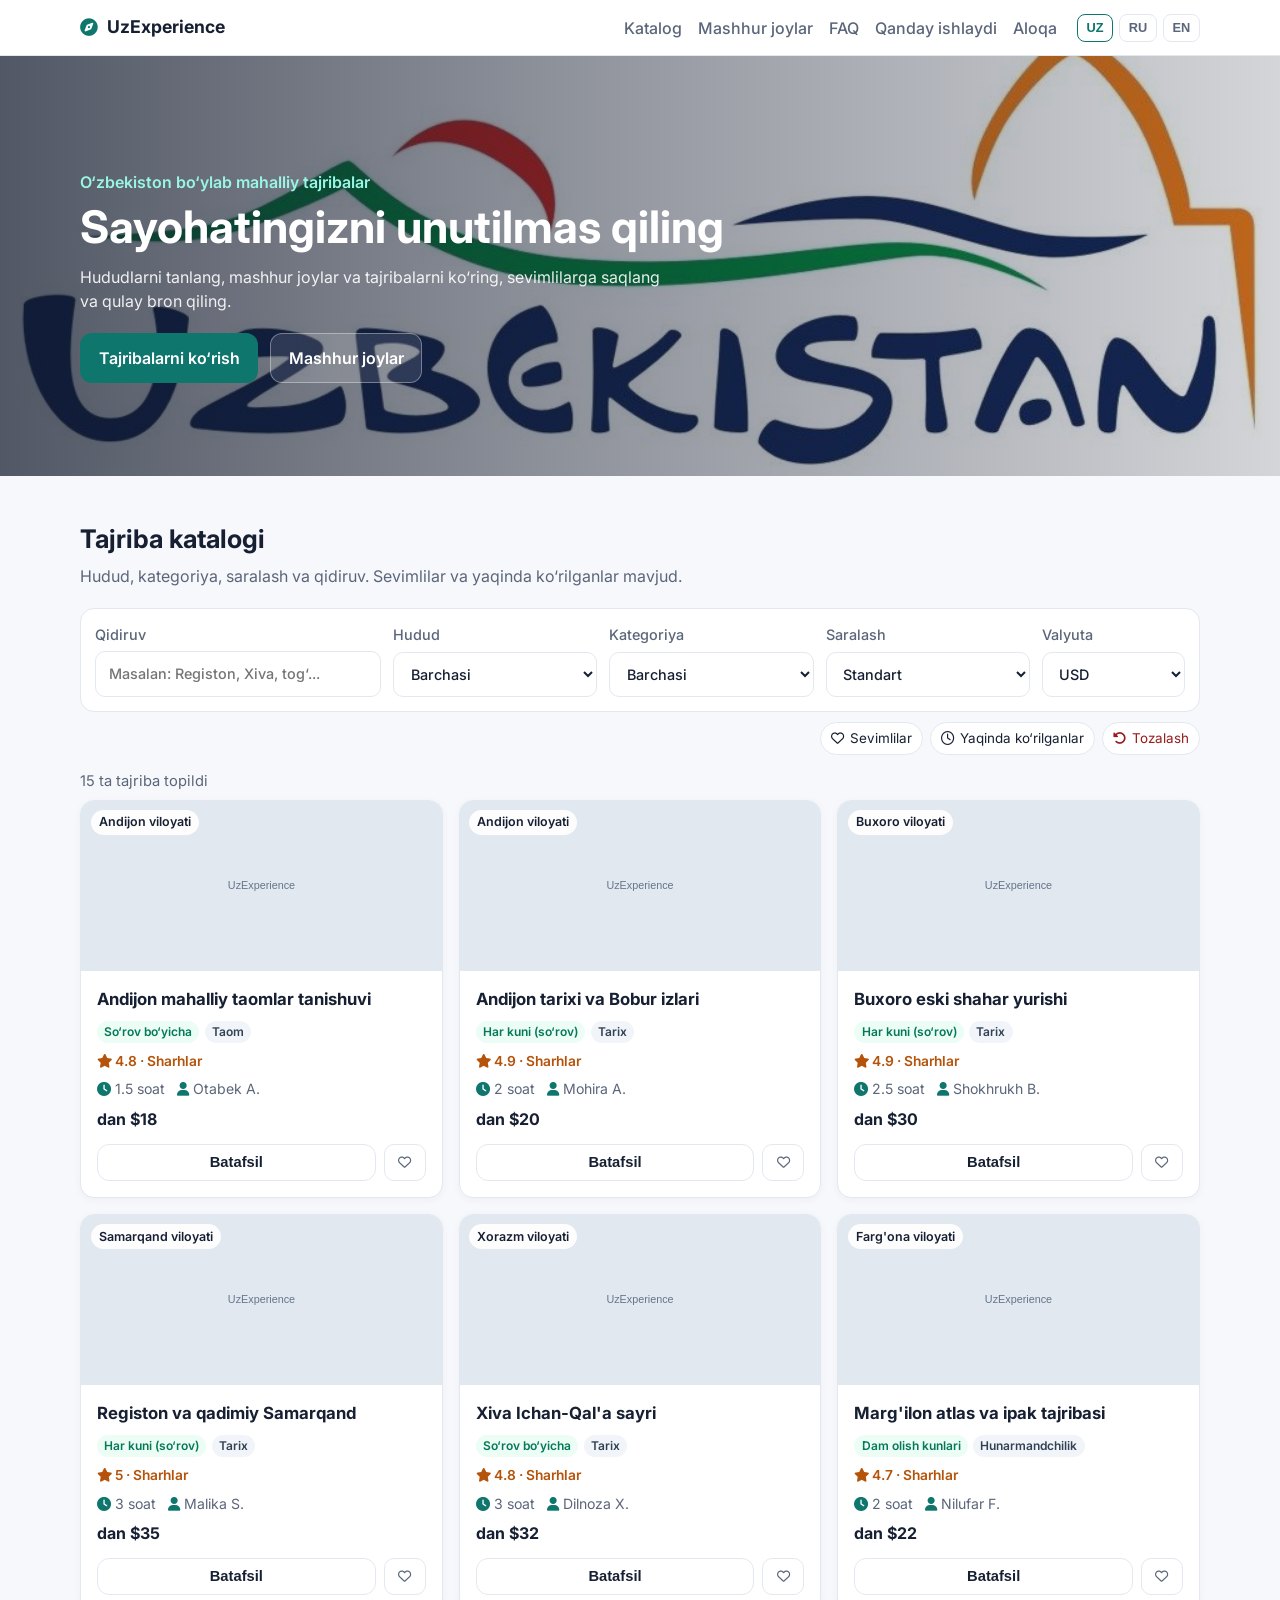
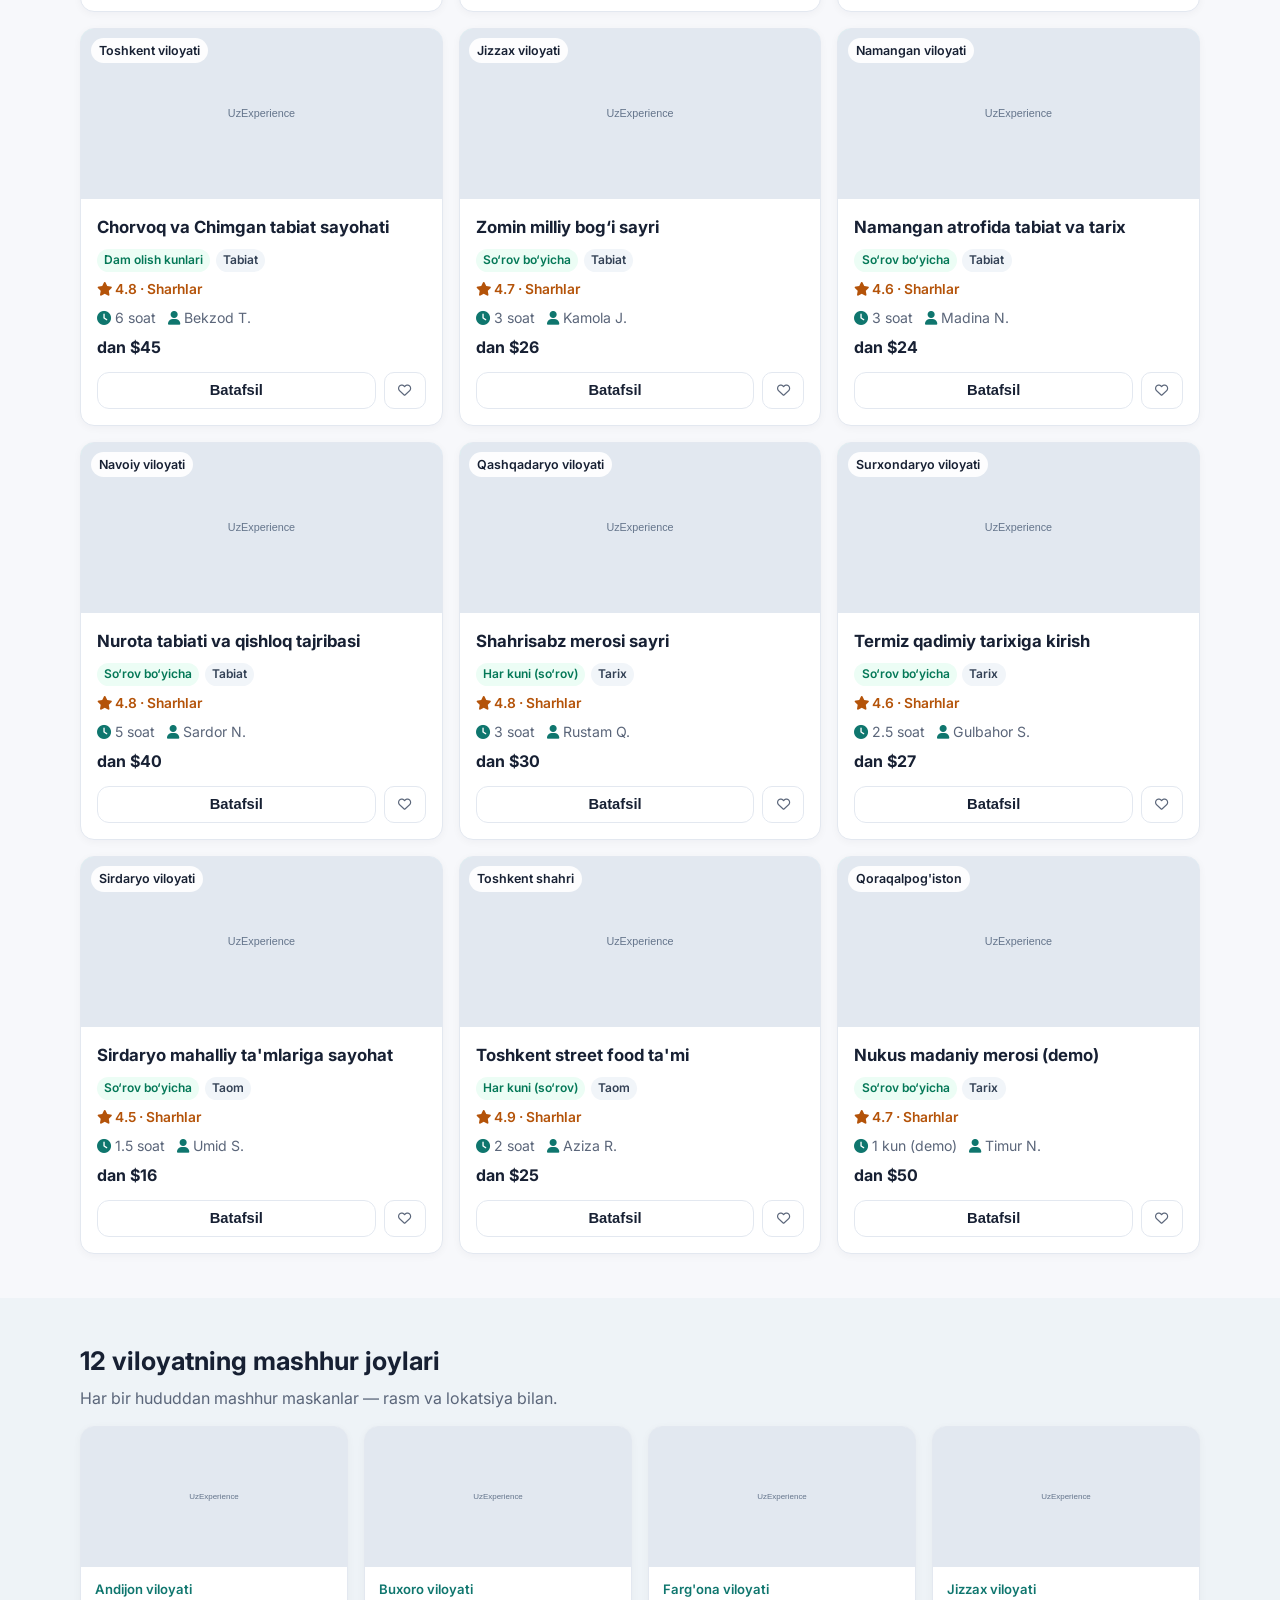
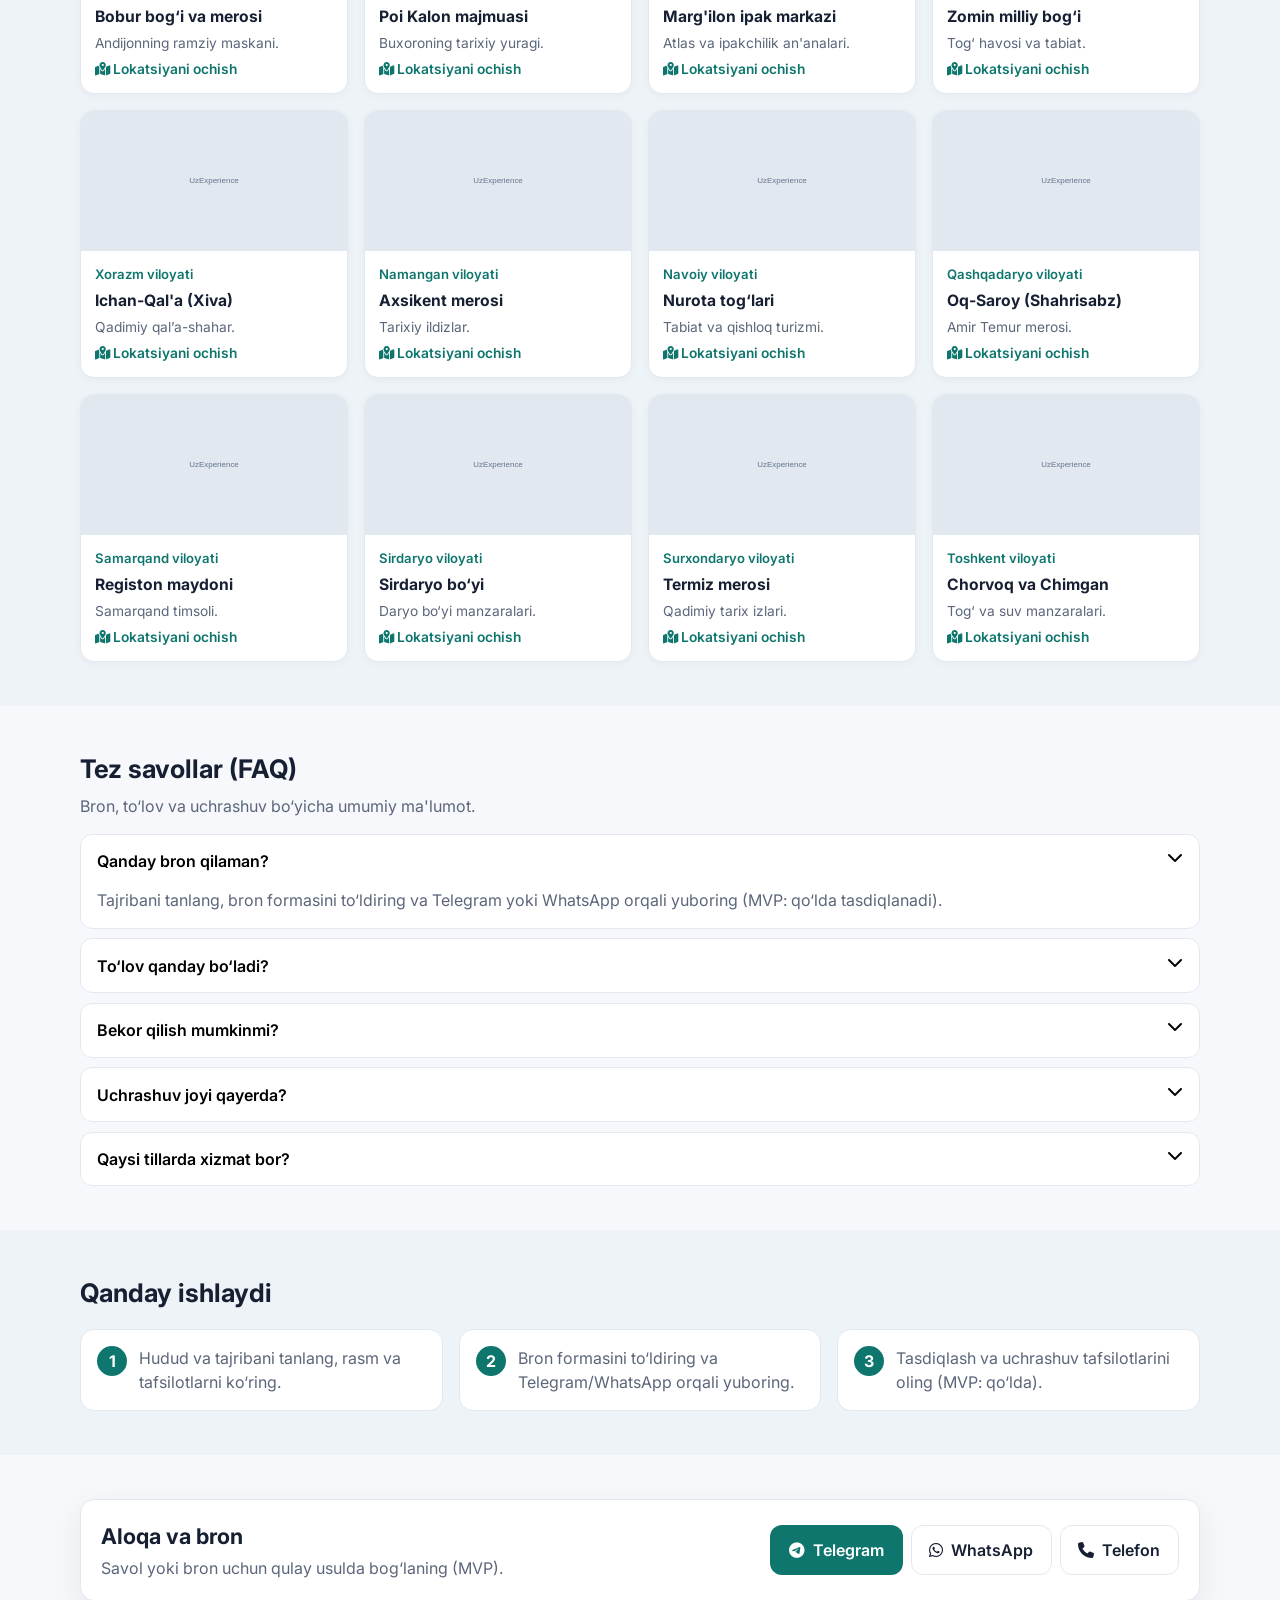
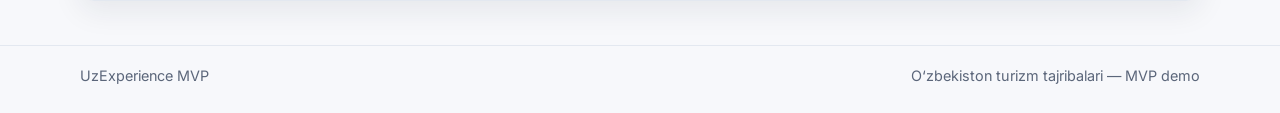
==== index.html @ 6e28ee05 "Initial UzExperience MVP with Decap admin scaffold" ====
<!DOCTYPE html>
<html lang="uz">
<head>
  <!-- Google Analytics 4 -->
  <script async src="https://www.googletagmanager.com/gtag/js?id=G-3D8FG1BKZ3"></script>
  <script>
    window.dataLayer = window.dataLayer || [];
    function gtag(){dataLayer.push(arguments);}
    gtag('js', new Date());
    gtag('config', 'G-3D8FG1BKZ3');
  </script>
  <meta charset="UTF-8" />
  <meta name="viewport" content="width=device-width, initial-scale=1.0" />
  <title>UzExperience — O'zbekiston bo'ylab sayohat tajribalari</title>
  <meta name="description" content="UzExperience: O'zbekistonning 12 viloyati bo'ylab tarix, taom, tabiat va hunarmandchilik tajribalari. Rasm, lokatsiya, gid va qulay bron (Telegram/WhatsApp)." />
  <meta name="robots" content="index,follow" />
  <meta name="theme-color" content="#0f766e" />
  <link rel="canonical" href="https://YOUR-DOMAIN.example/" />
  <!-- Open Graph / ulashish -->
  <meta property="og:type" content="website" />
  <meta property="og:locale" content="uz_UZ" />
  <meta property="og:title" content="UzExperience — O'zbekiston bo'ylab sayohat tajribalari" />
  <meta property="og:description" content="12 viloyat bo'ylab mashhur joylar va tajribalar: rasm, lokatsiya, gid va qulay bron." />
  <meta property="og:url" content="https://YOUR-DOMAIN.example/" />
  <meta property="og:image" content="https://YOUR-DOMAIN.example/images/hero-top.jpg" />
  <meta name="twitter:card" content="summary_large_image" />
  <meta name="twitter:title" content="UzExperience — O'zbekiston bo'ylab sayohat tajribalari" />
  <meta name="twitter:description" content="12 viloyat bo'ylab mashhur joylar va tajribalar: rasm, lokatsiya, gid va qulay bron." />
  <meta name="twitter:image" content="https://YOUR-DOMAIN.example/images/hero-top.jpg" />
  <link rel="stylesheet" href="css/style.css" />
  <link rel="stylesheet" href="https://cdnjs.cloudflare.com/ajax/libs/font-awesome/6.4.0/css/all.min.css" />
  <link rel="preconnect" href="https://fonts.googleapis.com" />
  <link rel="preconnect" href="https://fonts.gstatic.com" crossorigin />
  <link href="https://fonts.googleapis.com/css2?family=Inter:wght@400;500;600;700&display=swap" rel="stylesheet" />
</head>
<body>
  <header class="header">
    <div class="container nav-wrap">
      <a class="brand" href="#home" aria-label="UzExperience">
        <i class="fa-solid fa-compass"></i>
        <span>UzExperience</span>
      </a>
      <button class="menu-toggle" id="menuToggle" aria-label="Menu">
        <i class="fa-solid fa-bars"></i>
      </button>
      <nav class="nav" id="nav">
        <a href="#catalog" data-i18n="nav_catalog">Katalog</a>
        <a href="#places" data-i18n="nav_places">Mashhur joylar</a>
        <a href="#faq" data-i18n="nav_faq">FAQ</a>
        <a href="#how" data-i18n="nav_how">Qanday ishlaydi</a>
        <a href="#contact" data-i18n="nav_contact">Aloqa</a>
        <div class="lang-switch" role="group" aria-label="Language">
          <button class="lang-btn active" data-lang="uz">UZ</button>
          <button class="lang-btn" data-lang="ru">RU</button>
          <button class="lang-btn" data-lang="en">EN</button>
        </div>
      </nav>
    </div>
  </header>

  <main id="home">
    <section class="hero">
      <div class="container hero-grid">
        <div class="hero-copy">
          <p class="eyebrow" data-i18n="hero_eyebrow">O‘zbekiston bo‘ylab mahalliy tajribalar</p>
          <h1 data-i18n="hero_title">Sayohatingizni unutilmas qiling</h1>
          <p class="lead" data-i18n="hero_subtitle">Tarix, taom, tabiat va hunarmandchilik bo‘yicha tajribalarni toping va Telegram orqali bron qiling.</p>
          <div class="hero-actions">
            <a class="btn primary" href="#catalog" data-i18n="hero_cta">Tajribalarni ko‘rish</a>
            <a class="btn ghost" href="#places" data-i18n="hero_secondary">Mashhur joylar</a>
          </div>
        </div>
      </div>
    </section>

    <section class="section" id="catalog">
      <div class="container">
        <div class="section-head">
          <h2 data-i18n="catalog_title">Tajriba katalogi</h2>
          <p data-i18n="catalog_subtitle">Hudud, kategoriya va qidiruv bo‘yicha toping.</p>
        </div>

        <div id="regionSpotlight" class="region-spotlight hidden" aria-live="polite"></div>

        <div class="filters" aria-label="Filters">
          <label class="field field-wide">
            <span data-i18n="filter_search">Qidiruv</span>
            <input type="search" id="searchInput" placeholder="Masalan: plov, Registon..." data-i18n-placeholder="filter_search_ph" />
          </label>
          <label class="field">
            <span data-i18n="filter_region">Hudud</span>
            <select id="cityFilter">
              <option value="all" data-i18n="filter_all">Barchasi</option>
            </select>
          </label>
          <label class="field">
            <span data-i18n="filter_category">Kategoriya</span>
            <select id="categoryFilter">
              <option value="all" data-i18n="filter_all">Barchasi</option>
            </select>
          </label>
          <label class="field">
            <span data-i18n="filter_sort">Saralash</span>
            <select id="sortSelect">
              <option value="default" data-i18n="sort_default">Standart</option>
              <option value="price_asc" data-i18n="sort_price_asc">Narx: arzon → qimmat</option>
              <option value="price_desc" data-i18n="sort_price_desc">Narx: qimmat → arzon</option>
              <option value="duration" data-i18n="sort_duration">Davomiylik</option>
              <option value="name" data-i18n="sort_name">Nom</option>
            </select>
          </label>
          <label class="field field-currency">
            <span data-i18n="filter_currency">Valyuta</span>
            <select id="currencyToggle">
              <option value="USD">USD</option>
              <option value="UZS">UZS</option>
            </select>
          </label>
        </div>

        <div class="filter-bar">
          <div id="activeChips" class="chips"></div>
          <div class="filter-actions">
            <button class="chip-btn" id="toggleFavorites" type="button"><i class="fa-regular fa-heart"></i> <span data-i18n="favorites">Sevimlilar</span></button>
            <button class="chip-btn" id="toggleRecent" type="button"><i class="fa-regular fa-clock"></i> <span data-i18n="recent">Yaqinda ko‘rilganlar</span></button>
            <button class="chip-btn danger" id="clearFilters" type="button"><i class="fa-solid fa-rotate-left"></i> <span data-i18n="clear">Tozalash</span></button>
          </div>
        </div>

        <div id="resultsInfo" class="results-info"></div>
        <div id="catalogGrid" class="grid" aria-live="polite"></div>
        <p id="emptyState" class="empty hidden" data-i18n="empty_state">Mos tajriba topilmadi. Filtrlarni o‘zgartirib ko‘ring.</p>
      </div>
    </section>

    <section class="section alt" id="places">
      <div class="container">
        <div class="section-head">
          <h2 data-i18n="places_title">12 viloyatning mashhur joylari</h2>
          <p data-i18n="places_subtitle">Har bir hududdan mashhur maskanlar — rasm va lokatsiya bilan.</p>
        </div>
        <div id="placesGrid" class="places-grid"></div>
      </div>
    </section>

    <section class="section" id="faq">
      <div class="container">
        <div class="section-head">
          <h2 data-i18n="faq_title">Tez savollar (FAQ)</h2>
          <p data-i18n="faq_subtitle">Bron, to‘lov va uchrashuv bo‘yicha umumiy ma’lumot.</p>
        </div>
        <div id="faqList" class="faq-list"></div>
      </div>
    </section>

    <section class="section alt" id="how">
      <div class="container">
        <div class="section-head">
          <h2 data-i18n="how_title">Qanday ishlaydi</h2>
        </div>
        <div class="steps">
          <div class="step"><span>1</span><p data-i18n="how_1">Hudud va tajribani tanlang, rasm va tafsilotlarni ko‘ring.</p></div>
          <div class="step"><span>2</span><p data-i18n="how_2">Bron formasini to‘ldiring va Telegram/WhatsApp orqali yuboring.</p></div>
          <div class="step"><span>3</span><p data-i18n="how_3">Tasdiqlash va uchrashuv tafsilotlarini oling (MVP: qo‘lda).</p></div>
        </div>
      </div>
    </section>

    <section class="section" id="contact">
      <div class="container contact-card">
        <div>
          <h2 data-i18n="contact_title">Aloqa va bron</h2>
          <p data-i18n="contact_text">Savol yoki bron uchun qulay usulda bog‘laning (MVP).</p>
        </div>
        <div class="contact-actions">
          <a id="globalTelegram" class="btn primary" href="https://t.me/nizomivch" target="_blank" rel="noopener"><i class="fa-brands fa-telegram"></i> <span data-i18n="contact_btn">Telegram</span></a>
          <a id="globalWhatsapp" class="btn ghost" href="https://wa.me/998000000000" target="_blank" rel="noopener"><i class="fa-brands fa-whatsapp"></i> <span data-i18n="whatsapp">WhatsApp</span></a>
          <a id="globalPhone" class="btn ghost" href="tel:+998000000000"><i class="fa-solid fa-phone"></i> <span data-i18n="phone">Telefon</span></a>
        </div>
      </div>
    </section>
  </main>

  <footer class="footer">
    <div class="container footer-inner">
      <span>UzExperience MVP</span>
      <span data-i18n="footer_note">O‘zbekiston turizm tajribalari — demo versiya</span>
    </div>
  </footer>

  <div class="modal hidden" id="detailModal" aria-hidden="true">
    <div class="modal-backdrop" data-close="true"></div>
    <div class="modal-dialog" role="dialog" aria-modal="true" aria-labelledby="modalTitle">
      <button class="modal-close" id="modalClose" aria-label="Close"><i class="fa-solid fa-xmark"></i></button>
      <div id="modalContent"></div>
    </div>
  </div>

  <button id="backToTop" class="back-to-top hidden" aria-label="Yuqoriga"><i class="fa-solid fa-arrow-up"></i></button>
  <script src="js/app.js"></script>
</body>
</html>
---- css/style.css ----
:root {
  --bg: #f7f8fb;
  --surface: #ffffff;
  --text: #172033;
  --muted: #5b667a;
  --primary: #0f766e;
  --primary-dark: #0b5f59;
  --border: #e3e8f0;
  --shadow: 0 10px 30px rgba(23, 32, 51, 0.08);
  --radius: 14px;
}
* { box-sizing: border-box; }
html { scroll-behavior: smooth; }
body {
  margin: 0;
  font-family: Inter, system-ui, -apple-system, Segoe UI, sans-serif;
  color: var(--text);
  background: var(--bg);
  line-height: 1.5;
}
a { color: inherit; text-decoration: none; }
.container { width: min(1120px, calc(100% - 2rem)); margin: 0 auto; }
.hidden { display: none !important; }

.header {
  position: sticky; top: 0; z-index: 50;
  background: rgba(255,255,255,0.92);
  backdrop-filter: blur(8px);
  border-bottom: 1px solid var(--border);
}
.nav-wrap { display: flex; align-items: center; justify-content: space-between; gap: 1rem; padding: 0.85rem 0; }
.brand { display: inline-flex; align-items: center; gap: 0.55rem; font-weight: 700; font-size: 1.1rem; }
.brand i { color: var(--primary); }
.menu-toggle { display: none; border: 1px solid var(--border); background: var(--surface); padding: 0.5rem 0.7rem; border-radius: 10px; font-size: 1rem; }
.nav { display: flex; align-items: center; gap: 1rem; flex-wrap: wrap; }
.nav a { color: var(--muted); font-weight: 500; }
.nav a:hover { color: var(--text); }
.lang-switch { display: inline-flex; gap: 0.35rem; margin-left: 0.25rem; }
.lang-btn {
  border: 1px solid var(--border); background: var(--surface); color: var(--muted);
  padding: 0.35rem 0.55rem; border-radius: 8px; font-weight: 600; font-size: 0.8rem; cursor: pointer;
}
.lang-btn.active, .lang-btn:hover { border-color: var(--primary); color: var(--primary); }

.hero {
  padding: 4.25rem 0 3rem;
  position: relative;
  min-height: 420px;
  display: flex;
  align-items: center;
  background:
    linear-gradient(90deg, rgba(15,23,42,0.72) 0%, rgba(15,23,42,0.48) 42%, rgba(15,23,42,0.18) 100%),
    url('../images/hero-top.jpg') center/cover no-repeat;
  color: #fff;
}
.hero .eyebrow { color: #99f6e4; }
.hero h1, .hero .lead { color: #fff; }
.hero .lead { color: rgba(255,255,255,0.9); max-width: 58ch; }
.hero .btn.ghost { background: rgba(255,255,255,0.12); border-color: rgba(255,255,255,0.35); color: #fff; }
.hero .btn.ghost:hover { background: rgba(255,255,255,0.2); }
.hero-card { background: rgba(255,255,255,0.14); border: 1px solid rgba(255,255,255,0.18); backdrop-filter: blur(6px); box-shadow: 0 10px 30px rgba(15,23,42,0.18); }
.hero-card .stat { background: rgba(255,255,255,0.12); }
.hero-grid { display: block; }
.hero-copy { max-width: 680px; }
.eyebrow { color: var(--primary); font-weight: 600; margin: 0 0 0.5rem; }
h1 { font-size: clamp(1.8rem, 4vw, 2.8rem); line-height: 1.15; margin: 0 0 0.75rem; }
.lead { color: var(--muted); margin: 0 0 1.25rem; max-width: 60ch; }
.hero-actions { display: flex; gap: 0.75rem; flex-wrap: wrap; }
.btn {
  display: inline-flex; align-items: center; justify-content: center; gap: 0.5rem;
  padding: 0.75rem 1.1rem; border-radius: 12px; font-weight: 600; border: 1px solid transparent; cursor: pointer;
}
.btn.primary { background: var(--primary); color: #fff; }
.btn.primary:hover { background: var(--primary-dark); }
.btn.ghost { background: var(--surface); border-color: var(--border); color: var(--text); }
.hero-card {
  background: linear-gradient(160deg, #0f766e, #134e4a); color: #fff; border-radius: var(--radius);
  padding: 1.25rem; display: grid; gap: 0.75rem; align-content: center; box-shadow: var(--shadow);
}
.stat { background: rgba(255,255,255,0.12); border-radius: 12px; padding: 0.85rem 1rem; }
.stat strong { display: block; font-size: 1.5rem; }
.stat span { opacity: 0.92; font-size: 0.95rem; }

.section { padding: 2.75rem 0; }
.section.alt { background: #eef3f7; }
.section-head h2 { margin: 0 0 0.35rem; font-size: 1.6rem; }
.section-head p { margin: 0; color: var(--muted); }
.filters {
  margin-top: 1.25rem; display: grid; grid-template-columns: 1.4fr 1fr 1fr 1fr 0.7fr; gap: 0.75rem;
  background: var(--surface); padding: 0.9rem; border: 1px solid var(--border); border-radius: var(--radius);
}
.filter-bar { display: flex; align-items: flex-start; justify-content: space-between; gap: 0.75rem; margin-top: 0.6rem; flex-wrap: wrap; }
.chips { display: flex; gap: 0.4rem; flex-wrap: wrap; min-height: 32px; align-items: center; }
.chip { display: inline-flex; align-items: center; gap: 0.35rem; background: #ecfeff; color: #155e75; border: 1px solid #a5f3fc; padding: 0.2rem 0.55rem; border-radius: 999px; font-size: 0.82rem; font-weight: 600; }
.chip button { border: 0; background: transparent; cursor: pointer; color: inherit; padding: 0; line-height: 1; }
.filter-actions { display: flex; gap: 0.4rem; flex-wrap: wrap; }
.chip-btn { border: 1px solid var(--border); background: var(--surface); color: var(--text); padding: 0.35rem 0.65rem; border-radius: 999px; font: inherit; font-size: 0.84rem; cursor: pointer; display: inline-flex; align-items: center; gap: 0.35rem; }
.chip-btn:hover { border-color: #cbd5e1; }
.chip-btn.active { border-color: var(--primary); color: var(--primary); background: #f0fdfa; }
.chip-btn.danger { color: #991b1b; }
.field { display: grid; gap: 0.35rem; font-size: 0.9rem; color: var(--muted); font-weight: 500; }
.field input, .field select {
  width: 100%; padding: 0.7rem 0.8rem; border: 1px solid var(--border); border-radius: 10px;
  font: inherit; color: var(--text); background: #fff;
}
.results-info { margin: 0.9rem 0 0.5rem; color: var(--muted); font-size: 0.92rem; }
.grid { display: grid; grid-template-columns: repeat(3, minmax(0, 1fr)); gap: 1rem; margin-top: 0.5rem; }
.card {
  background: var(--surface); border: 1px solid var(--border); border-radius: var(--radius); overflow: hidden;
  box-shadow: 0 2px 8px rgba(23,32,51,0.04); display: flex; flex-direction: column;
}
.card-media {
  height: 170px; background: linear-gradient(135deg, #ccfbf1, #dbeafe);
  display: flex; align-items: center; justify-content: center; color: var(--primary); font-size: 2rem; position: relative;
  overflow: hidden;
}
.card-media img { width: 100%; height: 100%; object-fit: cover; display: block; }
.card-media .media-fallback { position: absolute; inset: 0; display: flex; align-items: center; justify-content: center; font-size: 2rem; }
.card-media.has-image .media-fallback { display: none; }
.card-badge {
  position: absolute; top: 0.6rem; left: 0.6rem; background: rgba(255,255,255,0.92);
  padding: 0.2rem 0.5rem; border-radius: 999px; font-size: 0.78rem; font-weight: 600; color: var(--text);
}
.card-body { padding: 1rem; display: grid; gap: 0.45rem; flex: 1; }
.card h3 { margin: 0; font-size: 1.05rem; }
.meta { color: var(--muted); font-size: 0.88rem; display: flex; gap: 0.75rem; flex-wrap: wrap; }
.meta i { color: var(--primary); }
.price { font-weight: 700; color: var(--text); }
.card-actions { margin-top: 0.35rem; }
.card-actions { display: flex; gap: 0.5rem; margin-top: 0.35rem; }
.card-actions .btn { flex: 1; padding: 0.6rem 0.8rem; font-size: 0.92rem; }
.icon-btn { border: 1px solid var(--border); background: #fff; border-radius: 10px; width: 42px; cursor: pointer; color: var(--muted); }
.icon-btn.active { color: #e11d48; border-color: #fecdd3; background: #fff1f2; }
.badges { display: flex; gap: 0.35rem; flex-wrap: wrap; margin-top: 0.1rem; }
.badge { font-size: 0.75rem; padding: 0.15rem 0.45rem; border-radius: 999px; background: #f1f5f9; color: #334155; font-weight: 600; }
.badge.ok { background: #ecfdf5; color: #047857; }
.rating { color: #b45309; font-size: 0.86rem; font-weight: 600; }
.empty { color: var(--muted); padding: 1rem 0; }

.steps { display: grid; grid-template-columns: repeat(3, 1fr); gap: 1rem; margin-top: 1rem; }
.step { background: var(--surface); border: 1px solid var(--border); border-radius: var(--radius); padding: 1rem; display: flex; gap: 0.75rem; align-items: flex-start; }
.step span {
  width: 30px; height: 30px; border-radius: 50%; background: var(--primary); color: #fff;
  display: inline-flex; align-items: center; justify-content: center; font-weight: 700; flex: 0 0 auto;
}
.step p { margin: 0; color: var(--muted); }

.contact-card {
  background: var(--surface); border: 1px solid var(--border); border-radius: var(--radius); padding: 1.25rem;
  display: flex; align-items: center; justify-content: space-between; gap: 1rem; box-shadow: var(--shadow);
}
.contact-card h2 { margin: 0 0 0.25rem; font-size: 1.35rem; }
.contact-card p { margin: 0; color: var(--muted); }
.contact-actions { display: flex; gap: 0.5rem; flex-wrap: wrap; }
.faq-list { display: grid; gap: 0.6rem; margin-top: 1rem; }
.faq-item { background: var(--surface); border: 1px solid var(--border); border-radius: 12px; overflow: hidden; }
.faq-q { width: 100%; text-align: left; padding: 0.9rem 1rem; border: 0; background: transparent; font: inherit; font-weight: 600; cursor: pointer; display: flex; justify-content: space-between; gap: 0.75rem; }
.faq-a { padding: 0 1rem 1rem; color: var(--muted); margin: 0; display: none; }
.faq-item.open .faq-a { display: block; }
.back-to-top { position: fixed; right: 1rem; bottom: 1rem; width: 44px; height: 44px; border-radius: 50%; border: 0; background: var(--primary); color: #fff; box-shadow: var(--shadow); cursor: pointer; z-index: 60; }
.back-to-top:hover { background: var(--primary-dark); }

.footer { border-top: 1px solid var(--border); padding: 1.2rem 0 1.6rem; color: var(--muted); font-size: 0.9rem; }
.footer-inner { display: flex; justify-content: space-between; gap: 1rem; flex-wrap: wrap; }

.modal { position: fixed; inset: 0; z-index: 100; }
.modal-backdrop { position: absolute; inset: 0; background: rgba(15, 23, 42, 0.55); }
.modal-dialog {
  position: relative; width: min(680px, calc(100% - 1.5rem)); margin: 4vh auto; max-height: 92vh; overflow: auto;
  background: var(--surface); border-radius: 16px; padding: 1.25rem; box-shadow: var(--shadow);
}
.modal-close { position: absolute; top: 0.6rem; right: 0.6rem; border: 0; background: #f1f5f9; width: 36px; height: 36px; border-radius: 10px; cursor: pointer; }
.detail-head { padding-right: 2.2rem; }
.detail-head h3 { margin: 0 0 0.25rem; font-size: 1.35rem; }
.detail-tags { display: flex; gap: 0.5rem; flex-wrap: wrap; margin: 0.6rem 0 0.9rem; }
.tag { background: #ecfeff; color: #155e75; padding: 0.2rem 0.55rem; border-radius: 999px; font-size: 0.8rem; font-weight: 600; }
.detail-grid { display: grid; grid-template-columns: repeat(2, 1fr); gap: 0.5rem 1rem; margin: 0.75rem 0; }
.detail-item { color: var(--muted); font-size: 0.92rem; }
.detail-item strong { color: var(--text); font-weight: 600; }
.detail-desc { margin: 0.75rem 0 1rem; color: var(--muted); }
.detail-box { background: #f8fafc; border: 1px solid var(--border); border-radius: 12px; padding: 0.85rem; margin: 0.75rem 0; }
.detail-box h4 { margin: 0 0 0.35rem; font-size: 0.98rem; }
.detail-box p { margin: 0; color: var(--muted); font-size: 0.92rem; }
.detail-form { display: grid; gap: 0.5rem; margin: 0.75rem 0 1rem; grid-template-columns: 1fr 1fr; }
.detail-form label { display: grid; gap: 0.25rem; font-size: 0.88rem; color: var(--muted); font-weight: 500; }
.detail-form label.full { grid-column: 1 / -1; }
.detail-form input, .detail-form select { padding: 0.65rem 0.75rem; border: 1px solid var(--border); border-radius: 10px; font: inherit; width: 100%; }
.gallery { position: relative; margin: -1.25rem -1.25rem 1rem; height: 220px; overflow: hidden; border-radius: 16px 16px 0 0; background: #0f172a; }
.gallery img { width: 100%; height: 100%; object-fit: cover; display: block; }
.gallery-nav { position: absolute; inset: 0; display: flex; align-items: center; justify-content: space-between; padding: 0 0.5rem; pointer-events: none; }
.gallery-nav button { pointer-events: auto; border: 0; width: 36px; height: 36px; border-radius: 50%; background: rgba(255,255,255,0.85); cursor: pointer; }
.gallery-dots { position: absolute; left: 0; right: 0; bottom: 0.5rem; display: flex; justify-content: center; gap: 0.3rem; }
.gallery-dots span { width: 7px; height: 7px; border-radius: 50%; background: rgba(255,255,255,0.5); }
.gallery-dots span.active { background: #fff; }
.gallery .hero-overlay { position: absolute; inset: auto 0 0 0; padding: 2rem 1.25rem 0.85rem; background: linear-gradient(transparent, rgba(15,23,42,0.75)); color: #fff; }
.reviews { margin: 0.75rem 0; display: grid; gap: 0.5rem; }
.review { background: #f8fafc; border: 1px solid var(--border); border-radius: 10px; padding: 0.7rem 0.8rem; }
.review strong { font-size: 0.9rem; }
.review p { margin: 0.15rem 0 0; color: var(--muted); font-size: 0.88rem; }
.slots-note { margin: 0.25rem 0 0.75rem; color: var(--muted); font-size: 0.88rem; background: #fffbeb; border: 1px solid #fde68a; border-radius: 10px; padding: 0.6rem 0.75rem; }
.review-form { display: grid; gap: 0.45rem; margin-top: 0.6rem; }
.review-form label { display: grid; gap: 0.2rem; font-size: 0.84rem; color: var(--muted); font-weight: 500; }
.review-form input { padding: 0.55rem 0.7rem; border: 1px solid var(--border); border-radius: 10px; font: inherit; width: 100%; }
.review-actions { display: flex; align-items: center; gap: 0.6rem; flex-wrap: wrap; }
.review-msg { font-size: 0.84rem; color: var(--muted); }
.detail-actions { display: flex; gap: 0.6rem; flex-wrap: wrap; }
.detail-actions .btn { flex: 1; min-width: 180px; }
.map-link { color: var(--primary); font-weight: 600; }

.region-spotlight {
  margin-top: 1rem; border-radius: var(--radius); overflow: hidden; position: relative; min-height: 180px;
  background: #0f172a; color: #fff; box-shadow: var(--shadow);
}
.region-spotlight .spot-bg { position: absolute; inset: 0; width: 100%; height: 100%; object-fit: cover; opacity: 0.55; }
.region-spotlight .spot-content { position: relative; padding: 1.25rem; background: linear-gradient(90deg, rgba(15,23,42,0.78), rgba(15,23,42,0.2)); min-height: 180px; display: flex; flex-direction: column; justify-content: flex-end; }
.region-spotlight h3 { margin: 0 0 0.25rem; font-size: 1.4rem; }
.region-spotlight p { margin: 0; opacity: 0.92; max-width: 70ch; }
.region-spotlight .spot-meta { display: flex; gap: 0.5rem; flex-wrap: wrap; margin-top: 0.6rem; }
.region-spotlight .tag { background: rgba(255,255,255,0.18); color: #fff; }

.places-grid { display: grid; grid-template-columns: repeat(4, minmax(0, 1fr)); gap: 1rem; margin-top: 1rem; }
.place-card { background: var(--surface); border: 1px solid var(--border); border-radius: var(--radius); overflow: hidden; box-shadow: 0 2px 8px rgba(23,32,51,0.04); display: flex; flex-direction: column; }
.place-card img { width: 100%; height: 140px; object-fit: cover; display: block; background: #e2e8f0; }
.place-body { padding: 0.85rem; display: grid; gap: 0.3rem; flex: 1; }
.place-body h4 { margin: 0; font-size: 0.98rem; }
.place-body .region { color: var(--primary); font-weight: 600; font-size: 0.82rem; }
.place-body p { margin: 0; color: var(--muted); font-size: 0.86rem; }
.place-body .map-link { font-size: 0.86rem; }

.modal-hero { margin: -1.25rem -1.25rem 1rem; height: 210px; overflow: hidden; border-radius: 16px 16px 0 0; position: relative; background: #0f172a; }
.modal-hero img { width: 100%; height: 100%; object-fit: cover; display: block; }
.modal-hero .hero-overlay { position: absolute; inset: auto 0 0 0; padding: 2rem 1.25rem 0.85rem; background: linear-gradient(transparent, rgba(15,23,42,0.75)); color: #fff; }
.modal-hero .hero-overlay span { font-size: 0.85rem; opacity: 0.95; }

@media (max-width: 1100px) { .places-grid { grid-template-columns: repeat(3, minmax(0, 1fr)); } .filters { grid-template-columns: 1fr 1fr 1fr; } }
@media (max-width: 900px) {
  .hero { min-height: 0; padding: 3rem 0 2.25rem; background-position: center; }
  .hero-grid { grid-template-columns: 1fr; }
  .grid { grid-template-columns: repeat(2, minmax(0, 1fr)); }
  .filters { grid-template-columns: 1fr 1fr; }
  .steps { grid-template-columns: 1fr; }
  .places-grid { grid-template-columns: repeat(2, minmax(0, 1fr)); }
  .detail-form { grid-template-columns: 1fr; }
}
@media (max-width: 700px) {
  .menu-toggle { display: inline-flex; align-items: center; justify-content: center; }
  .nav {
    display: none; position: absolute; top: 100%; left: 0; right: 0; background: #fff;
    border-bottom: 1px solid var(--border); padding: 0.75rem 1rem 1rem; flex-direction: column; align-items: stretch;
  }
  .nav.open { display: flex; }
  .lang-switch { margin-left: 0; }
  .grid { grid-template-columns: 1fr; }
  .places-grid { grid-template-columns: 1fr; }
  .contact-card { flex-direction: column; align-items: stretch; }
  .detail-grid { grid-template-columns: 1fr; }
  .modal-dialog { margin: 2vh auto; }
  .modal-hero { height: 170px; }
}
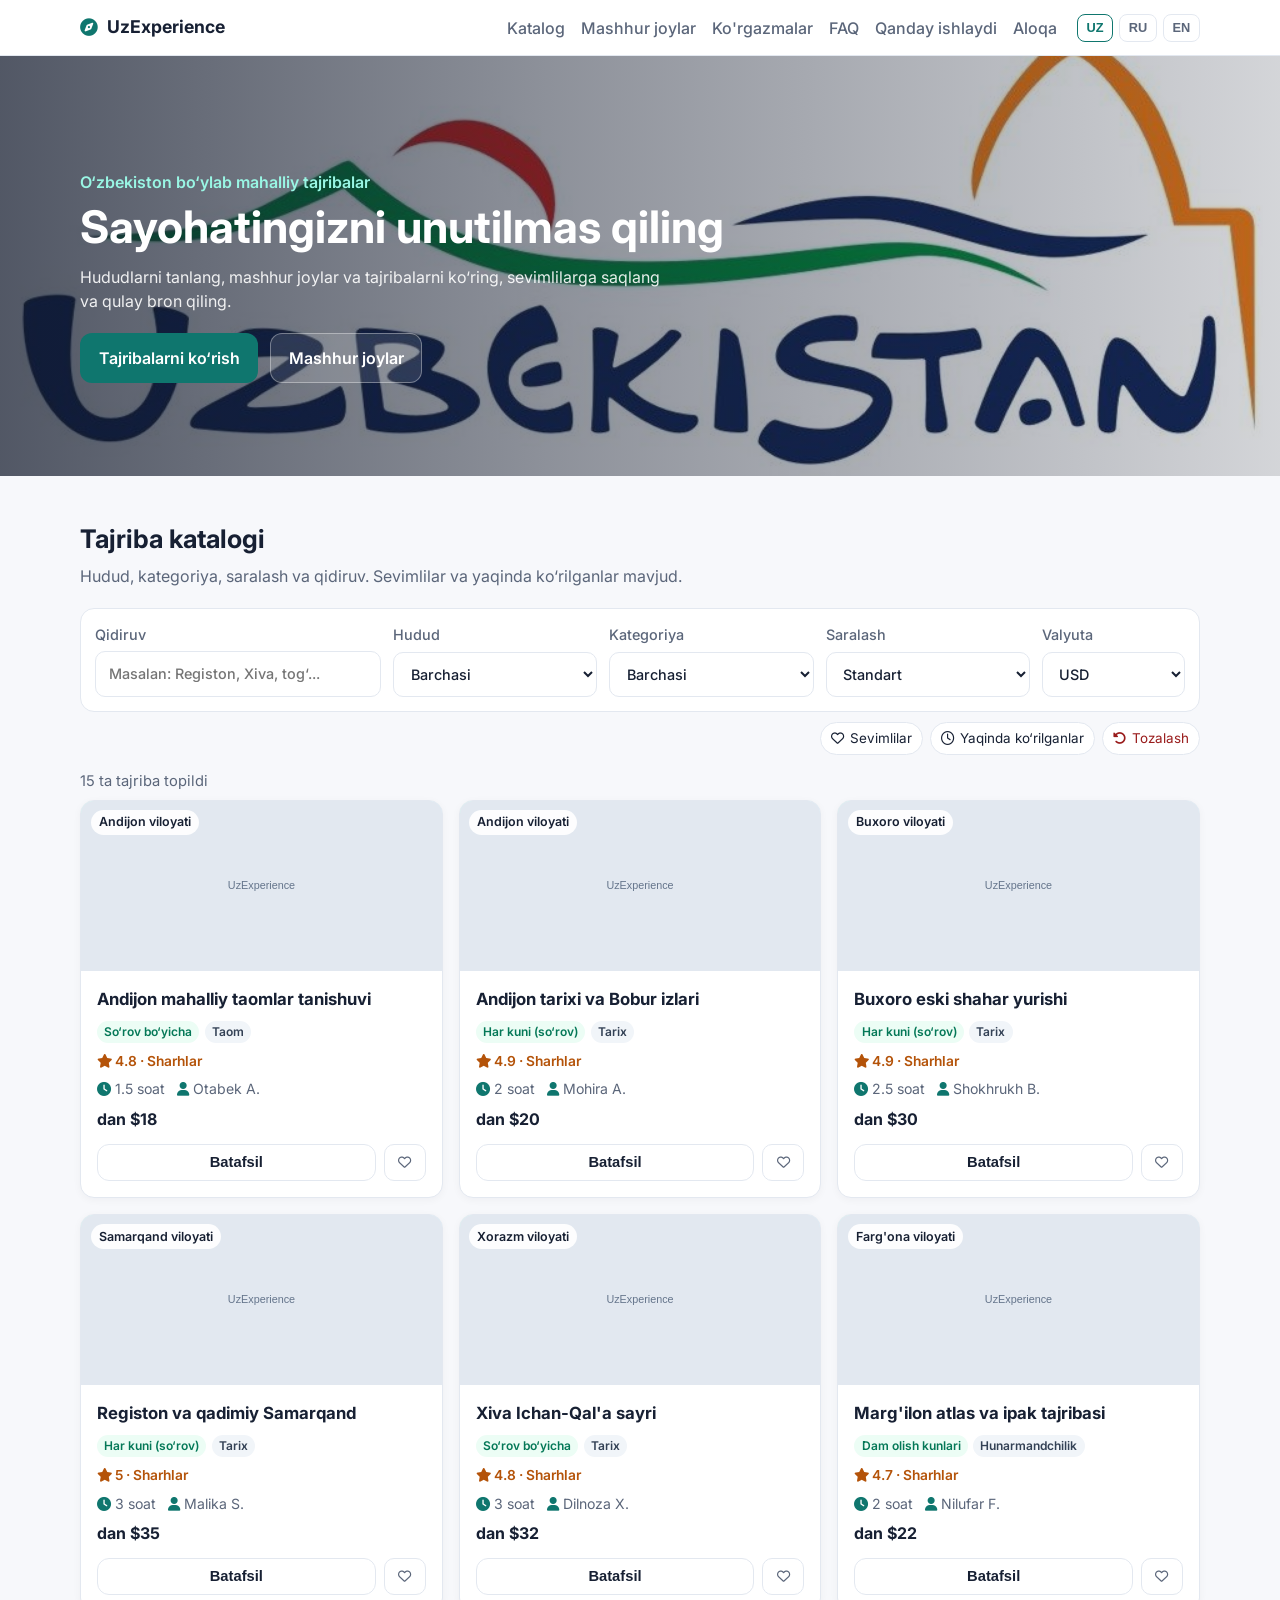
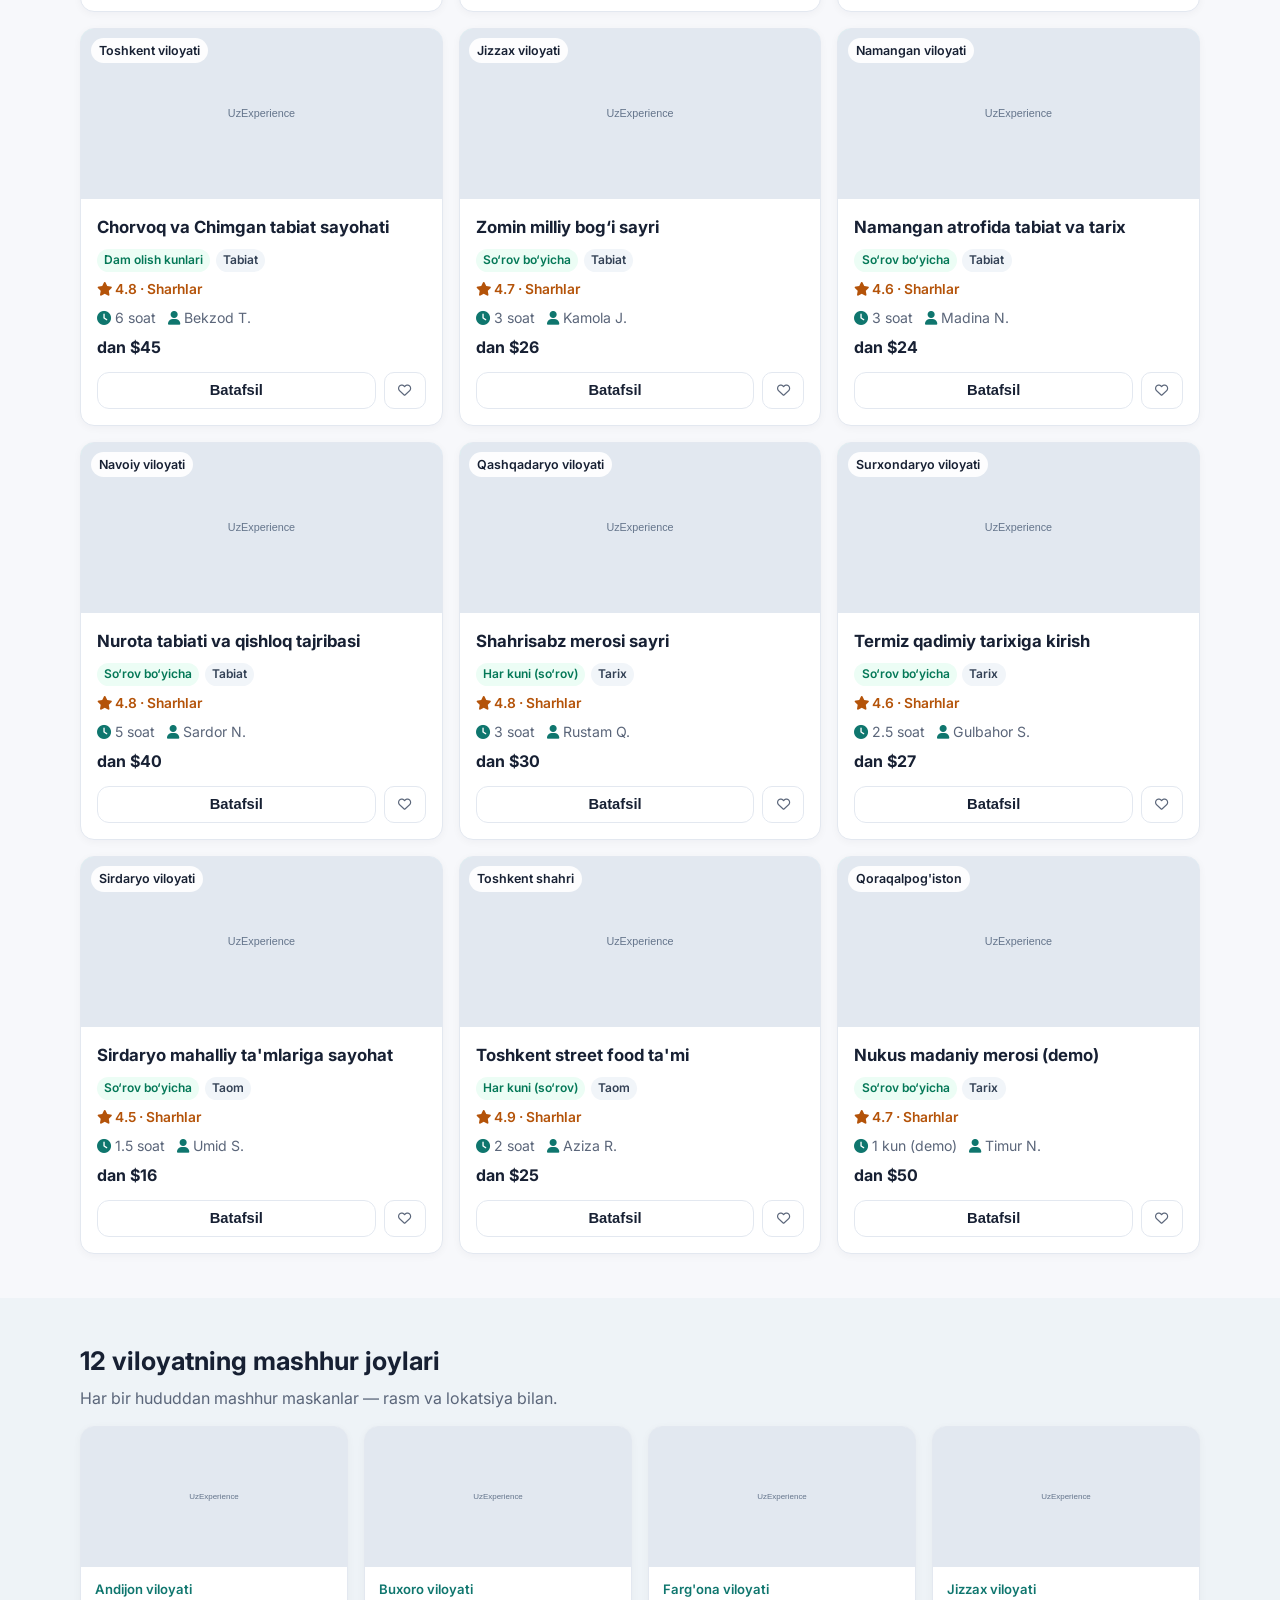
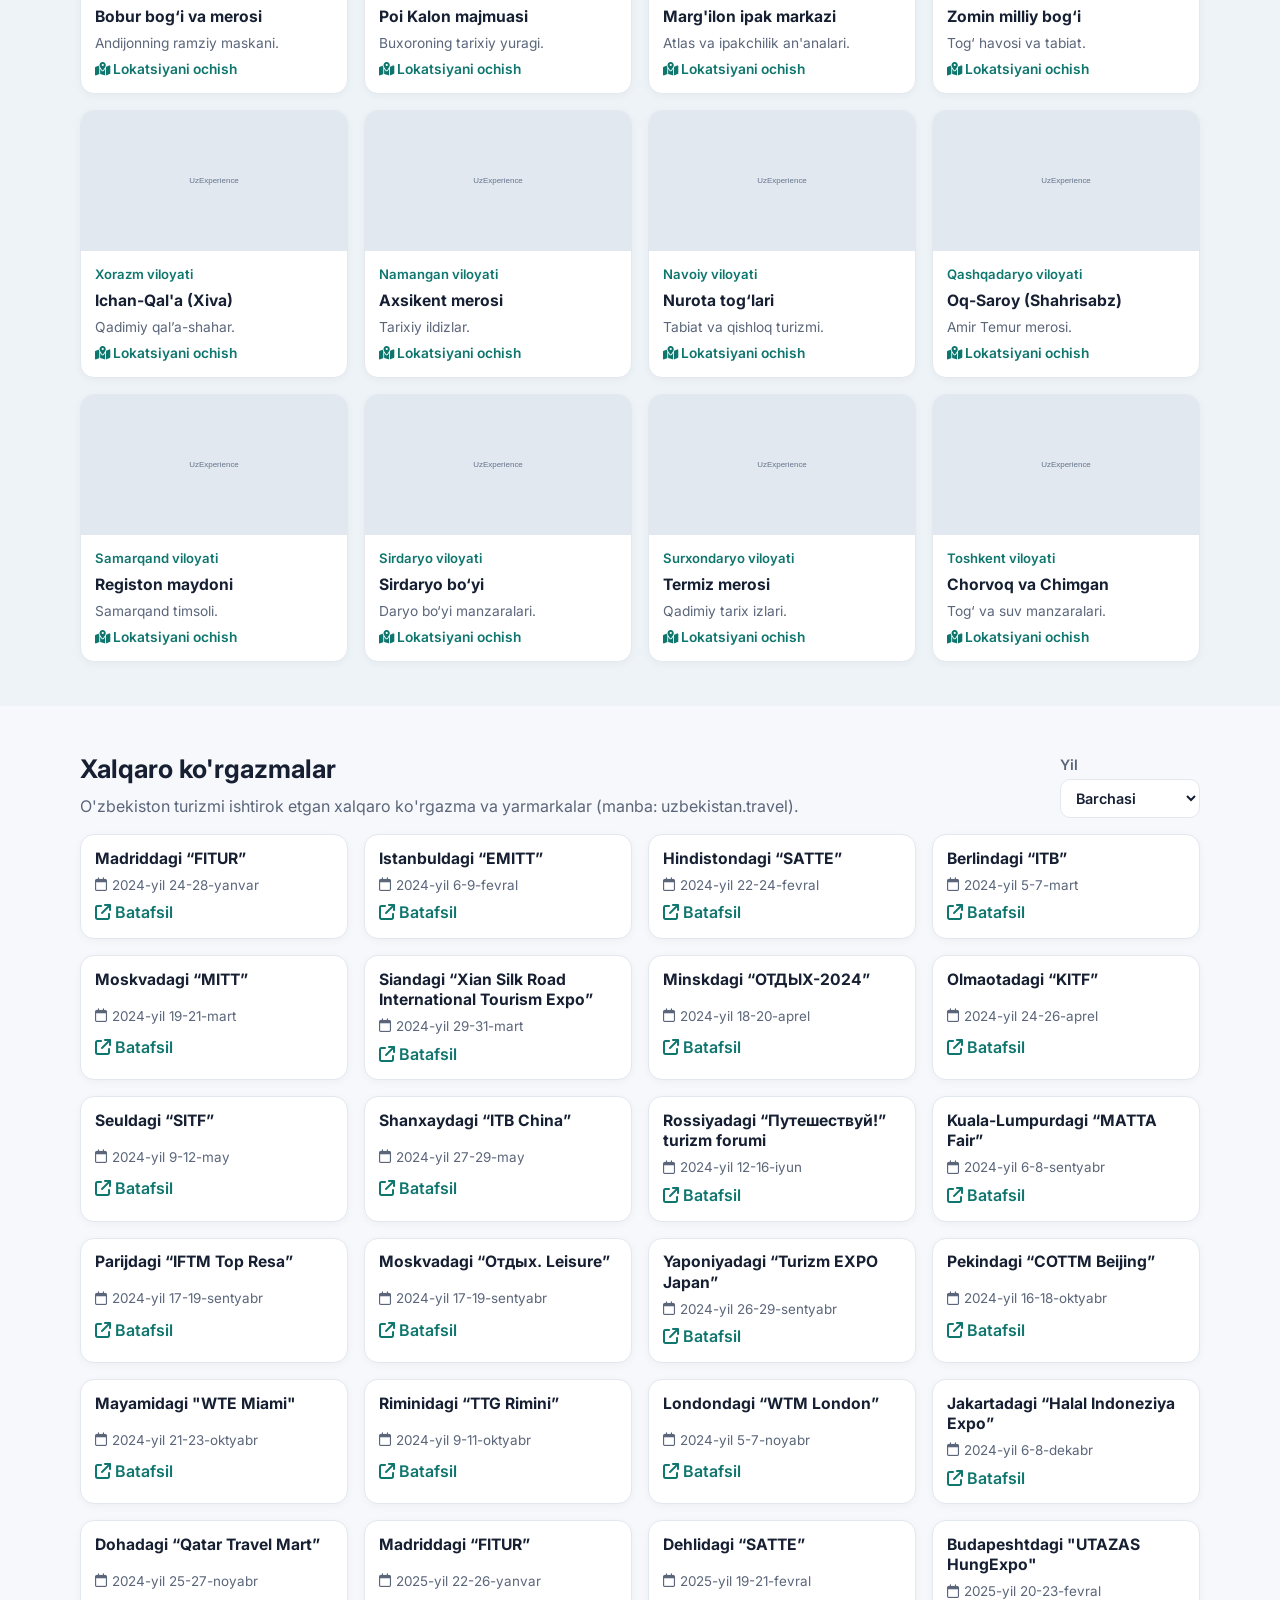
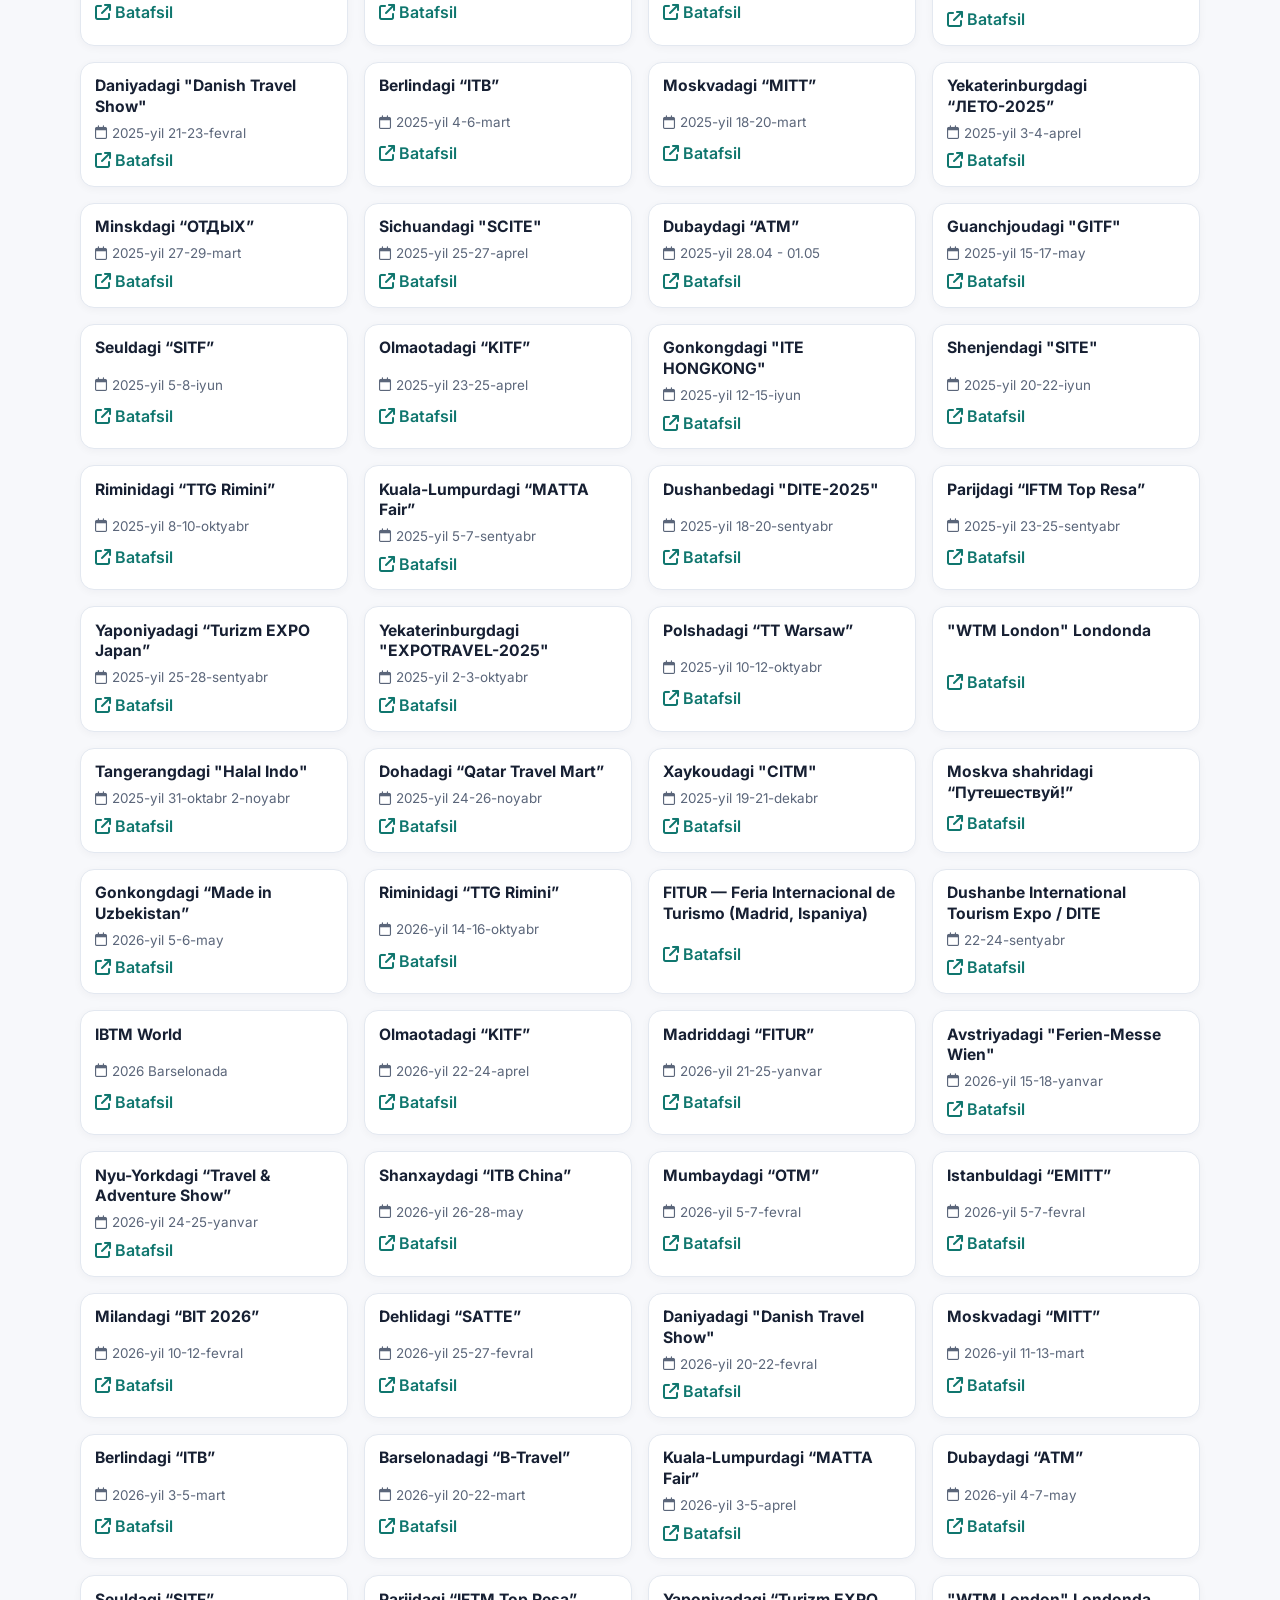
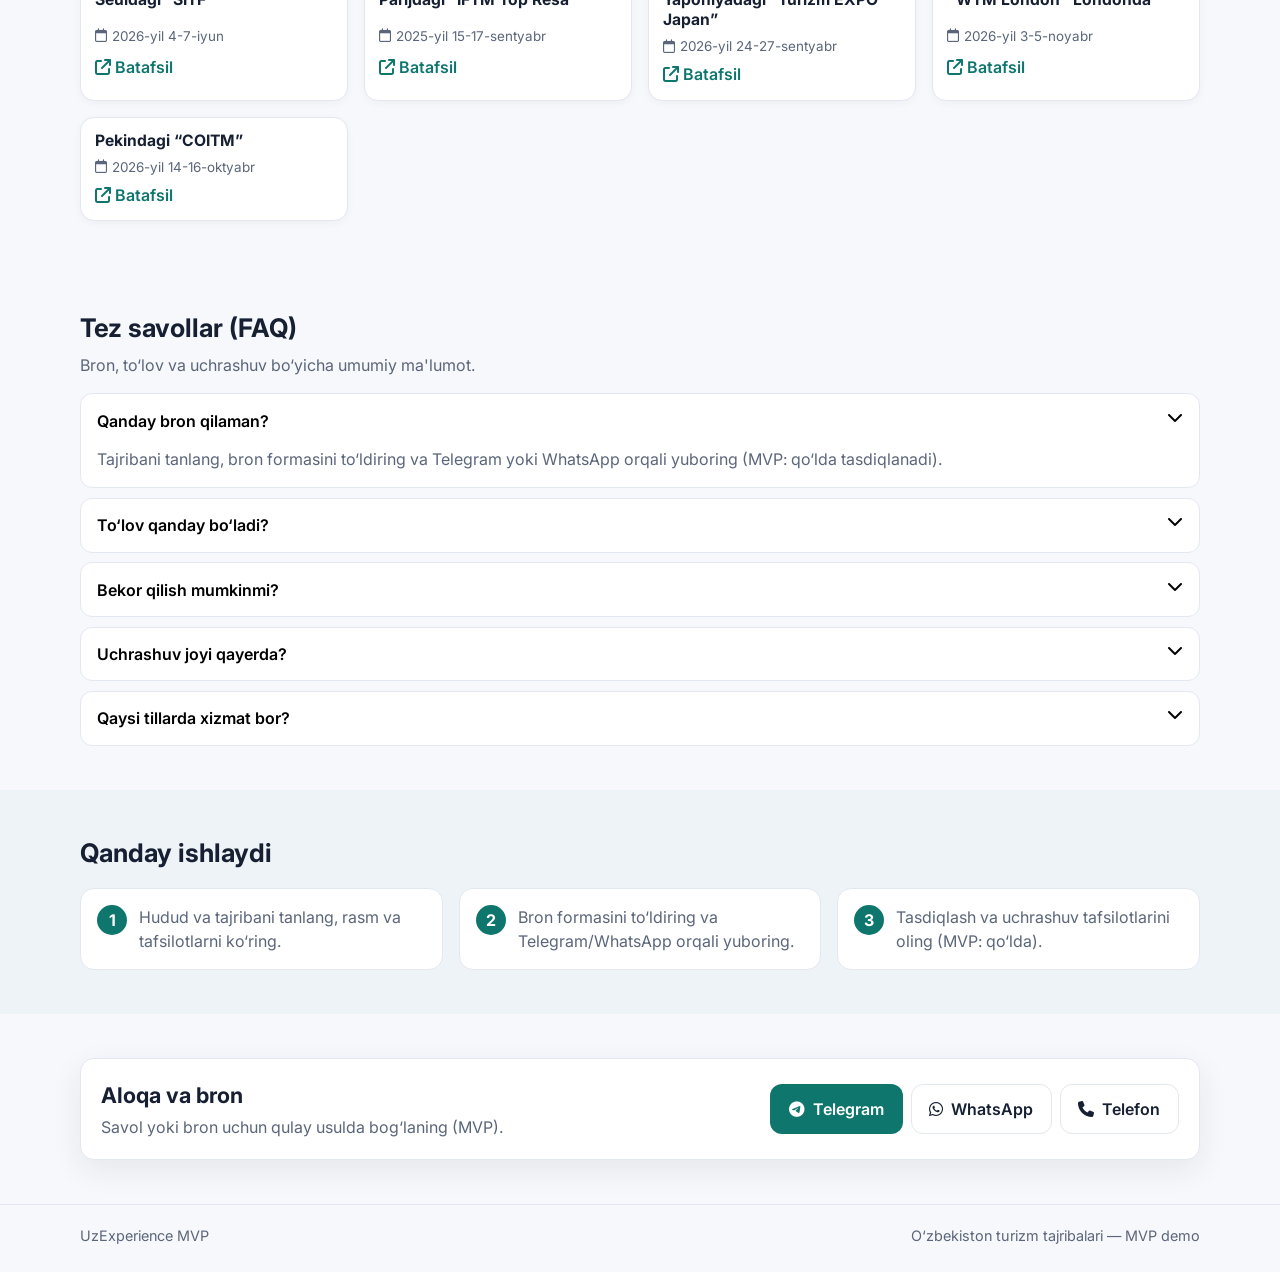
==== commit cb8078c4: "Add international exhibitions section with year filter" ====
--- a/index.html
+++ b/index.html
@@ -15,18 +15,18 @@
   <meta name="description" content="UzExperience: O'zbekistonning 12 viloyati bo'ylab tarix, taom, tabiat va hunarmandchilik tajribalari. Rasm, lokatsiya, gid va qulay bron (Telegram/WhatsApp)." />
   <meta name="robots" content="index,follow" />
   <meta name="theme-color" content="#0f766e" />
-  <link rel="canonical" href="https://YOUR-DOMAIN.example/" />
+  <link rel="canonical" href="https://zingy-faun-42fb66.netlify.app/" />
   <!-- Open Graph / ulashish -->
   <meta property="og:type" content="website" />
   <meta property="og:locale" content="uz_UZ" />
   <meta property="og:title" content="UzExperience — O'zbekiston bo'ylab sayohat tajribalari" />
   <meta property="og:description" content="12 viloyat bo'ylab mashhur joylar va tajribalar: rasm, lokatsiya, gid va qulay bron." />
-  <meta property="og:url" content="https://YOUR-DOMAIN.example/" />
-  <meta property="og:image" content="https://YOUR-DOMAIN.example/images/hero-top.jpg" />
+  <meta property="og:url" content="https://zingy-faun-42fb66.netlify.app/" />
+  <meta property="og:image" content="https://zingy-faun-42fb66.netlify.app/images/hero-top.jpg" />
   <meta name="twitter:card" content="summary_large_image" />
   <meta name="twitter:title" content="UzExperience — O'zbekiston bo'ylab sayohat tajribalari" />
   <meta name="twitter:description" content="12 viloyat bo'ylab mashhur joylar va tajribalar: rasm, lokatsiya, gid va qulay bron." />
-  <meta name="twitter:image" content="https://YOUR-DOMAIN.example/images/hero-top.jpg" />
+  <meta name="twitter:image" content="https://zingy-faun-42fb66.netlify.app/images/hero-top.jpg" />
   <link rel="stylesheet" href="css/style.css" />
   <link rel="stylesheet" href="https://cdnjs.cloudflare.com/ajax/libs/font-awesome/6.4.0/css/all.min.css" />
   <link rel="preconnect" href="https://fonts.googleapis.com" />
@@ -46,6 +46,7 @@
       <nav class="nav" id="nav">
         <a href="#catalog" data-i18n="nav_catalog">Katalog</a>
         <a href="#places" data-i18n="nav_places">Mashhur joylar</a>
+        <a href="#exhibitions" data-i18n="nav_exhib">Ko‘rgazmalar</a>
         <a href="#faq" data-i18n="nav_faq">FAQ</a>
         <a href="#how" data-i18n="nav_how">Qanday ishlaydi</a>
         <a href="#contact" data-i18n="nav_contact">Aloqa</a>
@@ -143,6 +144,23 @@
       </div>
     </section>
 
+    <section class="section" id="exhibitions">
+      <div class="container">
+        <div class="section-head exhib-head">
+          <div>
+            <h2 data-i18n="exhib_title">Xalqaro ko‘rgazmalar</h2>
+            <p data-i18n="exhib_subtitle">O‘zbekiston turizmi ishtirok etgan xalqaro ko‘rgazma va yarmarkalar (manba: uzbekistan.travel).</p>
+          </div>
+          <label class="exhib-filter"><span data-i18n="exhib_year">Yil</span>
+            <select id="exhibYearFilter" aria-label="Yil">
+              <option value="all" data-i18n="exhib_all">Barchasi</option>
+            </select>
+          </label>
+        </div>
+        <div id="exhibitionsGrid" class="exhib-grid"></div>
+      </div>
+    </section>
+
     <section class="section" id="faq">
       <div class="container">
         <div class="section-head">
@@ -197,6 +215,14 @@
   </div>
 
   <button id="backToTop" class="back-to-top hidden" aria-label="Yuqoriga"><i class="fa-solid fa-arrow-up"></i></button>
+  <script src="https://identity.netlify.com/v1/netlify-identity-widget.js"></script>
+  <script>
+    if (window.netlifyIdentity) {
+      window.netlifyIdentity.on("init", function(user) {
+        if (!user) window.netlifyIdentity.on("login", function() { document.location.href = "/admin/"; });
+      });
+    }
+  </script>
   <script src="js/app.js"></script>
 </body>
 </html>
--- a/css/style.css
+++ b/css/style.css
@@ -257,3 +257,18 @@
   .modal-dialog { margin: 2vh auto; }
   .modal-hero { height: 170px; }
 }
+
+/* Exhibitions */
+.exhib-head { display:flex; align-items:flex-end; justify-content:space-between; gap:1rem; flex-wrap:wrap; }
+.exhib-filter { display:grid; gap:.25rem; font-size:.9rem; color:var(--muted); font-weight:600; }
+.exhib-filter select { padding:.55rem .7rem; border:1px solid var(--border); border-radius:10px; font:inherit; color:var(--text); background:#fff; min-width:140px; }
+.exhib-grid { display:grid; grid-template-columns: repeat(4, minmax(0, 1fr)); gap:1rem; margin-top:1rem; }
+.exhib-card { background: var(--surface); border:1px solid var(--border); border-radius: var(--radius); overflow:hidden; box-shadow:0 2px 8px rgba(23,32,51,.04); display:flex; flex-direction:column; }
+.exhib-card img { width:100%; height:150px; object-fit:cover; display:block; background:#e2e8f0; }
+.exhib-img-fallback { height:150px; display:grid; place-items:center; background:#e2e8f0; color:#94a3b8; font-size:1.6rem; }
+.exhib-body { padding:.85rem; display:grid; gap:.35rem; flex:1; }
+.exhib-body h4 { margin:0; font-size:.98rem; line-height:1.3; }
+.exhib-date { color:var(--muted); font-size:.84rem; display:flex; align-items:center; gap:.35rem; }
+@media (max-width: 1100px) { .exhib-grid { grid-template-columns: repeat(3, minmax(0, 1fr)); } }
+@media (max-width: 900px) { .exhib-grid { grid-template-columns: repeat(2, minmax(0, 1fr)); } }
+@media (max-width: 700px) { .exhib-grid { grid-template-columns: 1fr; } .exhib-head { align-items:stretch; } }
